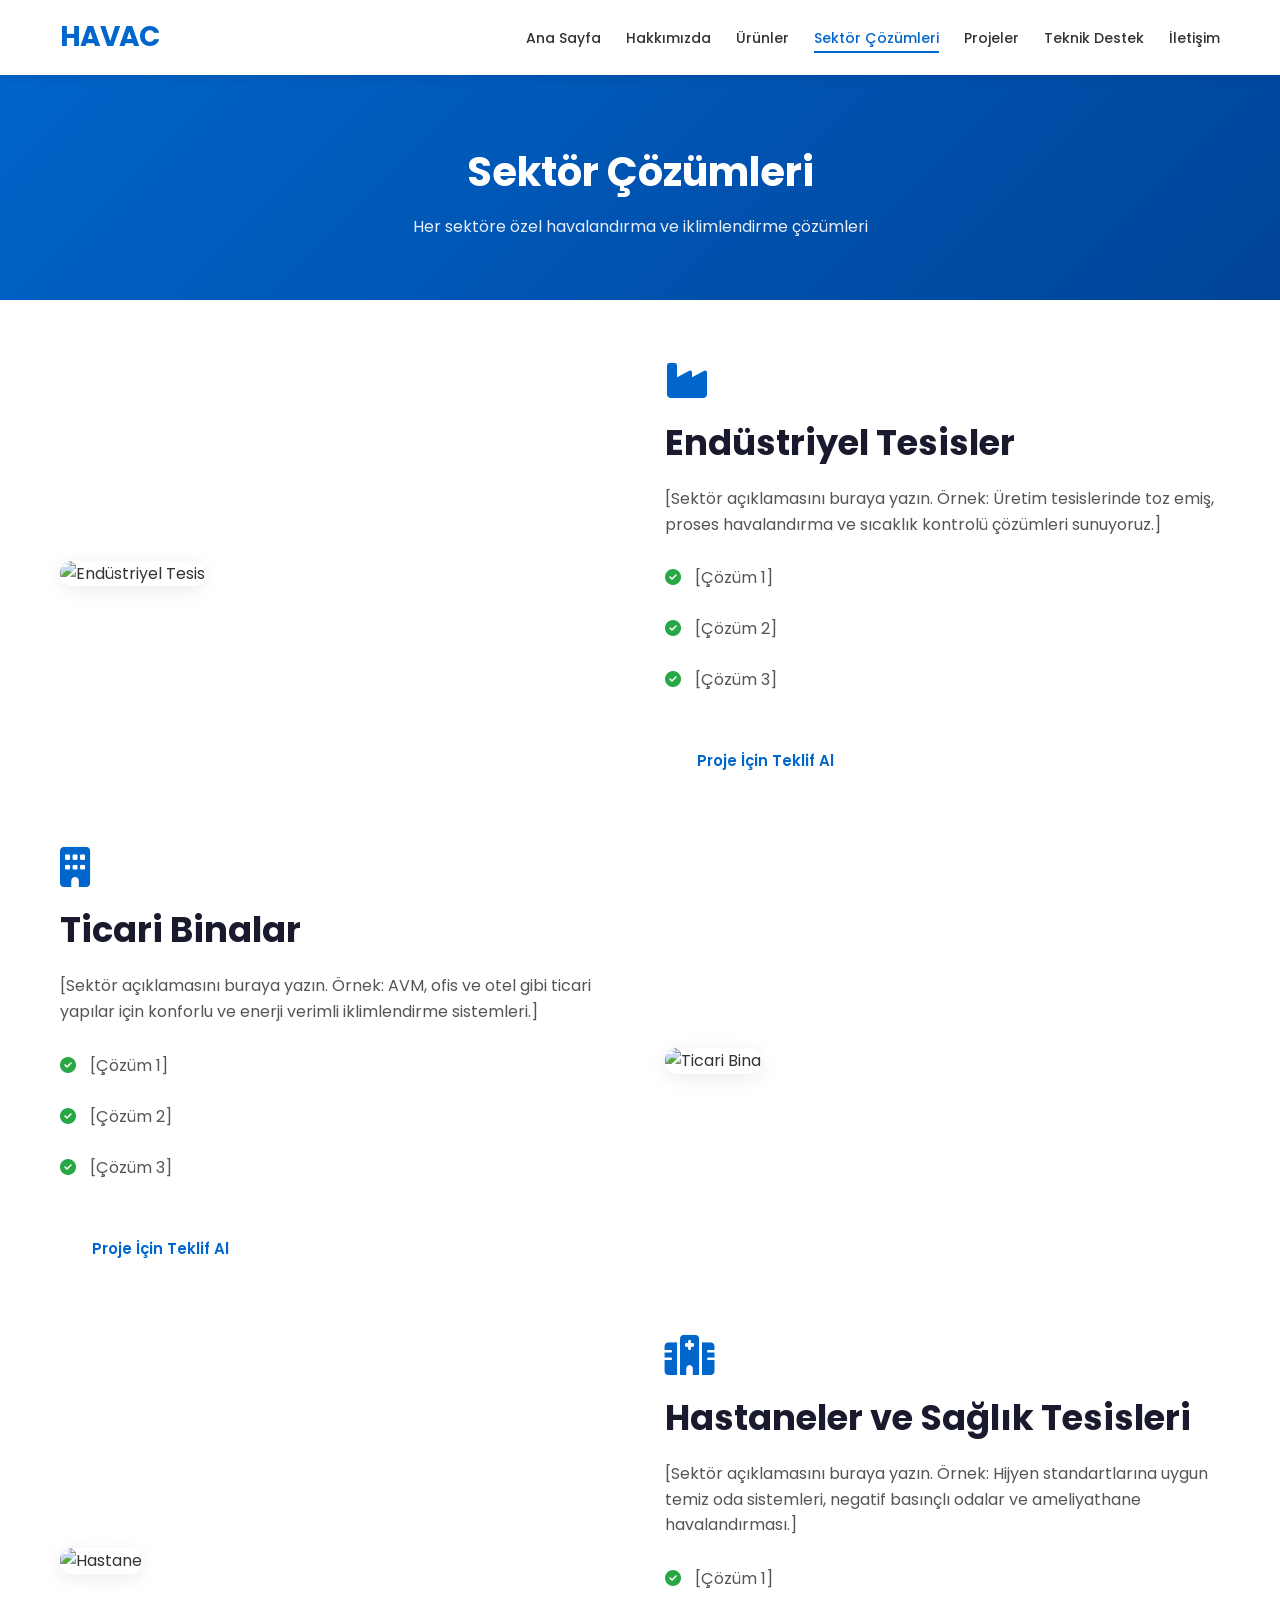
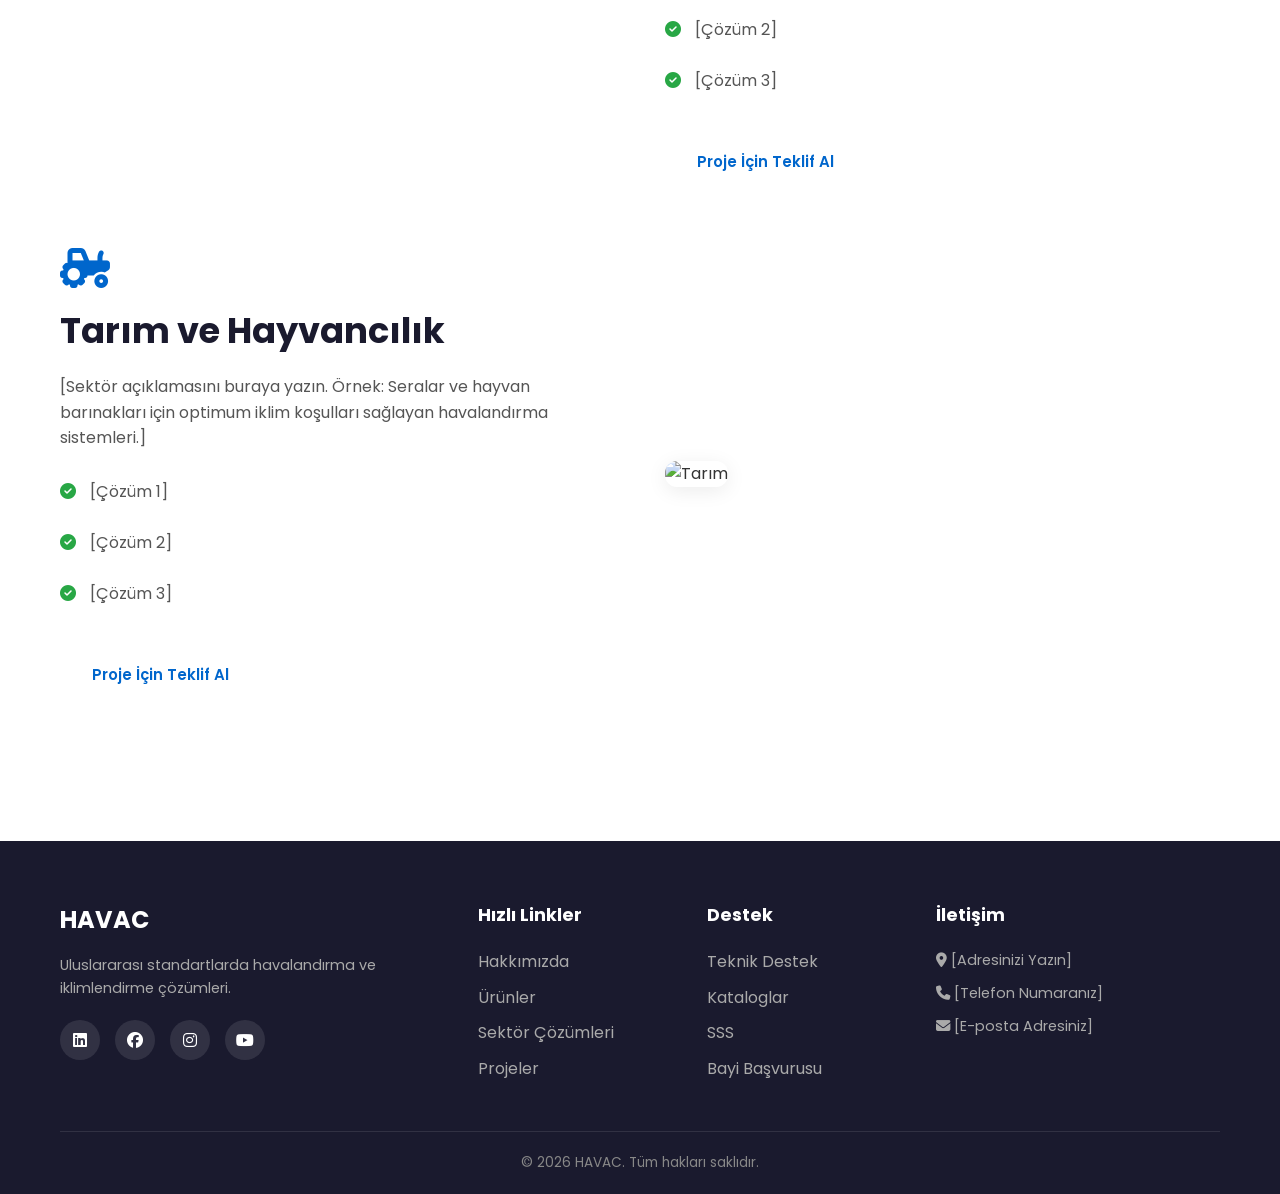
==== cozumler.html @ 3a328451 "Add files via upload" ====
<!DOCTYPE html>
<html lang="tr">
<head>
    <meta charset="UTF-8">
    <meta name="viewport" content="width=device-width, initial-scale=1.0">
    <title>Sektör Çözümleri - HAVAC</title>
    <meta name="description" content="HAVAC endüstriyel, ticari, hastane ve tarım sektörüne özel havalandırma çözümleri.">
    <link href="https://fonts.googleapis.com/css2?family=Poppins:wght@300;400;500;600;700&display=swap" rel="stylesheet">
    <link rel="stylesheet" href="style.css">
    <link rel="stylesheet" href="https://cdnjs.cloudflare.com/ajax/libs/font-awesome/6.4.0/css/all.min.css">
</head>
<body>
    <nav class="navbar">
        <div class="container">
            <a href="index.html" class="logo">HAVAC</a>
            <ul class="nav-links">
                <li><a href="index.html">Ana Sayfa</a></li>
                <li><a href="hakkimizda.html">Hakkımızda</a></li>
                <li><a href="urunler.html">Ürünler</a></li>
                <li><a href="cozumler.html" class="active">Sektör Çözümleri</a></li>
                <li><a href="projeler.html">Projeler</a></li>
                <li><a href="destek.html">Teknik Destek</a></li>
                <li><a href="iletisim.html">İletişim</a></li>
            </ul>
            <div class="hamburger"><span></span><span></span><span></span></div>
        </div>
    </nav>

    <section class="page-header">
        <div class="container">
            <h1>Sektör Çözümleri</h1>
            <p>Her sektöre özel havalandırma ve iklimlendirme çözümleri</p>
        </div>
    </section>

    <section class="solutions-detail">
        <div class="container">
            <div class="solution-detail-item">
                <div class="solution-img"><img src="https://images.unsplash.com/photo-1581091226825-a6a2a5aee158?w=600&h=400&fit=crop" alt="Endüstriyel Tesis"></div>
                <div class="solution-text">
                    <i class="fas fa-industry"></i>
                    <h2>Endüstriyel Tesisler</h2>
                    <p>[Sektör açıklamasını buraya yazın. Örnek: Üretim tesislerinde toz emiş, proses havalandırma ve sıcaklık kontrolü çözümleri sunuyoruz.]</p>
                    <ul>
                        <li><i class="fas fa-check-circle"></i> [Çözüm 1]</li>
                        <li><i class="fas fa-check-circle"></i> [Çözüm 2]</li>
                        <li><i class="fas fa-check-circle"></i> [Çözüm 3]</li>
                    </ul>
                    <a href="iletisim.html" class="btn btn-primary">Proje İçin Teklif Al</a>
                </div>
            </div>

            <div class="solution-detail-item reverse">
                <div class="solution-img"><img src="https://images.unsplash.com/photo-1497366216548-37526070297c?w=600&h=400&fit=crop" alt="Ticari Bina"></div>
                <div class="solution-text">
                    <i class="fas fa-building"></i>
                    <h2>Ticari Binalar</h2>
                    <p>[Sektör açıklamasını buraya yazın. Örnek: AVM, ofis ve otel gibi ticari yapılar için konforlu ve enerji verimli iklimlendirme sistemleri.]</p>
                    <ul>
                        <li><i class="fas fa-check-circle"></i> [Çözüm 1]</li>
                        <li><i class="fas fa-check-circle"></i> [Çözüm 2]</li>
                        <li><i class="fas fa-check-circle"></i> [Çözüm 3]</li>
                    </ul>
                    <a href="iletisim.html" class="btn btn-primary">Proje İçin Teklif Al</a>
                </div>
            </div>

            <div class="solution-detail-item">
                <div class="solution-img"><img src="https://images.unsplash.com/photo-1586773860418-d37222d8fce3?w=600&h=400&fit=crop" alt="Hastane"></div>
                <div class="solution-text">
                    <i class="fas fa-hospital"></i>
                    <h2>Hastaneler ve Sağlık Tesisleri</h2>
                    <p>[Sektör açıklamasını buraya yazın. Örnek: Hijyen standartlarına uygun temiz oda sistemleri, negatif basınçlı odalar ve ameliyathane havalandırması.]</p>
                    <ul>
                        <li><i class="fas fa-check-circle"></i> [Çözüm 1]</li>
                        <li><i class="fas fa-check-circle"></i> [Çözüm 2]</li>
                        <li><i class="fas fa-check-circle"></i> [Çözüm 3]</li>
                    </ul>
                    <a href="iletisim.html" class="btn btn-primary">Proje İçin Teklif Al</a>
                </div>
            </div>

            <div class="solution-detail-item reverse">
                <div class="solution-img"><img src="https://images.unsplash.com/photo-1500382017468-9049fed747ef?w=600&h=400&fit=crop" alt="Tarım"></div>
                <div class="solution-text">
                    <i class="fas fa-tractor"></i>
                    <h2>Tarım ve Hayvancılık</h2>
                    <p>[Sektör açıklamasını buraya yazın. Örnek: Seralar ve hayvan barınakları için optimum iklim koşulları sağlayan havalandırma sistemleri.]</p>
                    <ul>
                        <li><i class="fas fa-check-circle"></i> [Çözüm 1]</li>
                        <li><i class="fas fa-check-circle"></i> [Çözüm 2]</li>
                        <li><i class="fas fa-check-circle"></i> [Çözüm 3]</li>
                    </ul>
                    <a href="iletisim.html" class="btn btn-primary">Proje İçin Teklif Al</a>
                </div>
            </div>
        </div>
    </section>

    <footer>
        <div class="container">
            <div class="footer-grid">
                <div class="footer-col">
                    <h3>HAVAC</h3>
                    <p>Uluslararası standartlarda havalandırma ve iklimlendirme çözümleri.</p>
                    <div class="social-links">
                        <a href="#"><i class="fab fa-linkedin"></i></a>
                        <a href="#"><i class="fab fa-facebook"></i></a>
                        <a href="#"><i class="fab fa-instagram"></i></a>
                        <a href="#"><i class="fab fa-youtube"></i></a>
                    </div>
                </div>
                <div class="footer-col">
                    <h4>Hızlı Linkler</h4>
                    <ul>
                        <li><a href="hakkimizda.html">Hakkımızda</a></li>
                        <li><a href="urunler.html">Ürünler</a></li>
                        <li><a href="cozumler.html">Sektör Çözümleri</a></li>
                        <li><a href="projeler.html">Projeler</a></li>
                    </ul>
                </div>
                <div class="footer-col">
                    <h4>Destek</h4>
                    <ul>
                        <li><a href="destek.html">Teknik Destek</a></li>
                        <li><a href="destek.html">Kataloglar</a></li>
                        <li><a href="destek.html">SSS</a></li>
                        <li><a href="iletisim.html">Bayi Başvurusu</a></li>
                    </ul>
                </div>
                <div class="footer-col">
                    <h4>İletişim</h4>
                    <p><i class="fas fa-map-marker-alt"></i> [Adresinizi Yazın]</p>
                    <p><i class="fas fa-phone"></i> [Telefon Numaranız]</p>
                    <p><i class="fas fa-envelope"></i> [E-posta Adresiniz]</p>
                </div>
            </div>
            <div class="footer-bottom"><p>&copy; 2026 HAVAC. Tüm hakları saklıdır.</p></div>
        </div>
    </footer>
    <script src="script.js"></script>
</body>
</html>
---- style.css ----
* {
    margin: 0;
    padding: 0;
    box-sizing: border-box;
}

:root {
    --primary: #0066cc;
    --primary-dark: #004499;
    --primary-light: #e6f0fa;
    --secondary: #00a8e8;
    --dark: #1a1a2e;
    --gray: #666;
    --light-gray: #f8f9fa;
    --white: #fff;
    --shadow: 0 4px 20px rgba(0,0,0,0.08);
    --shadow-hover: 0 8px 30px rgba(0,0,0,0.15);
    --radius: 12px;
    --transition: all 0.3s ease;
}

body {
    font-family: 'Poppins', sans-serif;
    line-height: 1.6;
    color: #333;
    overflow-x: hidden;
}

.container {
    max-width: 1200px;
    margin: 0 auto;
    padding: 0 20px;
}

/* Navbar */
.navbar {
    background: var(--white);
    box-shadow: var(--shadow);
    position: fixed;
    width: 100%;
    top: 0;
    z-index: 1000;
    transition: var(--transition);
}

.navbar .container {
    display: flex;
    justify-content: space-between;
    align-items: center;
    padding: 15px 20px;
}

.logo {
    font-size: 28px;
    font-weight: 700;
    color: var(--primary);
    text-decoration: none;
    letter-spacing: -1px;
}

.nav-links {
    display: flex;
    list-style: none;
    gap: 25px;
}

.nav-links a {
    text-decoration: none;
    color: #333;
    font-weight: 500;
    font-size: 14px;
    transition: var(--transition);
    position: relative;
}

.nav-links a:hover,
.nav-links a.active {
    color: var(--primary);
}

.nav-links a::after {
    content: '';
    position: absolute;
    bottom: -5px;
    left: 0;
    width: 0;
    height: 2px;
    background: var(--primary);
    transition: var(--transition);
}

.nav-links a:hover::after,
.nav-links a.active::after {
    width: 100%;
}

.hamburger {
    display: none;
    flex-direction: column;
    cursor: pointer;
    gap: 5px;
}

.hamburger span {
    width: 25px;
    height: 3px;
    background: #333;
    transition: var(--transition);
}

/* Hero */
.hero {
    background: linear-gradient(135deg, var(--primary) 0%, var(--primary-dark) 100%);
    color: var(--white);
    padding: 160px 20px 100px;
    text-align: center;
    position: relative;
    overflow: hidden;
}

.hero::before {
    content: '';
    position: absolute;
    top: 0;
    left: 0;
    right: 0;
    bottom: 0;
    background: url('data:image/svg+xml,<svg xmlns="http://www.w3.org/2000/svg" viewBox="0 0 100 100"><circle cx="50" cy="50" r="40" fill="none" stroke="rgba(255,255,255,0.05)" stroke-width="0.5"/></svg>');
    background-size: 80px;
    opacity: 0.5;
}

.hero-content {
    position: relative;
    z-index: 1;
    max-width: 800px;
    margin: 0 auto;
}

.hero h1 {
    font-size: 3.2rem;
    margin-bottom: 20px;
    font-weight: 700;
    line-height: 1.2;
}

.hero p {
    font-size: 1.2rem;
    margin-bottom: 35px;
    opacity: 0.9;
}

.hero-buttons {
    display: flex;
    gap: 15px;
    justify-content: center;
    flex-wrap: wrap;
}

.hero-stats {
    display: flex;
    justify-content: center;
    gap: 60px;
    margin-top: 60px;
    position: relative;
    z-index: 1;
}

.stat {
    text-align: center;
}

.stat-number {
    display: block;
    font-size: 2.5rem;
    font-weight: 700;
}

.stat-label {
    font-size: 0.9rem;
    opacity: 0.8;
}

/* Buttons */
.btn {
    display: inline-flex;
    align-items: center;
    gap: 8px;
    padding: 14px 32px;
    border-radius: 50px;
    font-weight: 600;
    text-decoration: none;
    transition: var(--transition);
    cursor: pointer;
    border: none;
    font-size: 15px;
    font-family: inherit;
}

.btn-primary {
    background: var(--white);
    color: var(--primary);
}

.btn-primary:hover {
    transform: translateY(-3px);
    box-shadow: 0 10px 30px rgba(0,0,0,0.2);
}

.btn-outline {
    background: transparent;
    color: var(--white);
    border: 2px solid var(--white);
}

.btn-outline:hover {
    background: var(--white);
    color: var(--primary);
}

.btn-link {
    color: var(--primary);
    text-decoration: none;
    font-weight: 600;
    display: inline-flex;
    align-items: center;
    gap: 5px;
    transition: var(--transition);
}

.btn-link:hover {
    gap: 10px;
}

.btn-block {
    width: 100%;
    justify-content: center;
}

.btn-sm {
    padding: 8px 20px;
    font-size: 13px;
}

.btn-large {
    padding: 18px 45px;
    font-size: 17px;
}

/* Sections */
section {
    padding: 80px 20px;
}

h2 {
    text-align: center;
    font-size: 2.2rem;
    margin-bottom: 15px;
    color: var(--dark);
}

.section-subtitle {
    text-align: center;
    color: var(--gray);
    margin-bottom: 50px;
    font-size: 1.05rem;
}

.text-center {
    text-align: center;
}

/* About Preview */
.about-preview {
    background: var(--light-gray);
}

.about-grid {
    display: grid;
    grid-template-columns: 1fr 1fr;
    gap: 60px;
    align-items: center;
}

.about-image img {
    width: 100%;
    border-radius: var(--radius);
    box-shadow: var(--shadow);
}

.about-text h2 {
    text-align: left;
    margin-bottom: 20px;
}

.about-text p {
    margin-bottom: 15px;
    color: #555;
}

/* Products */
.product-grid {
    display: grid;
    grid-template-columns: repeat(auto-fit, minmax(260px, 1fr));
    gap: 30px;
}

.product-card {
    background: var(--white);
    border-radius: var(--radius);
    overflow: hidden;
    box-shadow: var(--shadow);
    transition: var(--transition);
    text-align: center;
    padding-bottom: 30px;
}

.product-card:hover {
    transform: translateY(-10px);
    box-shadow: var(--shadow-hover);
}

.product-image {
    height: 200px;
    overflow: hidden;
}

.product-image img {
    width: 100%;
    height: 100%;
    object-fit: cover;
    transition: var(--transition);
}

.product-card:hover .product-image img {
    transform: scale(1.05);
}

.product-icon {
    width: 60px;
    height: 60px;
    background: var(--primary-light);
    border-radius: 50%;
    display: flex;
    align-items: center;
    justify-content: center;
    margin: -30px auto 15px;
    position: relative;
    z-index: 2;
    font-size: 1.5rem;
    color: var(--primary);
}

.product-card h3 {
    margin-bottom: 10px;
    padding: 0 20px;
}

.product-card p {
    padding: 0 20px;
    color: var(--gray);
    margin-bottom: 15px;
    font-size: 0.95rem;
}

/* Solutions */
.solutions-preview {
    background: var(--white);
}

.solution-grid {
    display: grid;
    grid-template-columns: repeat(auto-fit, minmax(250px, 1fr));
    gap: 25px;
    margin-bottom: 40px;
}

.solution-card {
    background: var(--light-gray);
    padding: 40px 30px;
    border-radius: var(--radius);
    text-align: center;
    transition: var(--transition);
}

.solution-card:hover {
    background: var(--primary);
    color: var(--white);
    transform: translateY(-5px);
}

.solution-card i {
    font-size: 2.5rem;
    color: var(--primary);
    margin-bottom: 15px;
    transition: var(--transition);
}

.solution-card:hover i {
    color: var(--white);
}

.solution-card h3 {
    margin-bottom: 10px;
}

.solution-card p {
    font-size: 0.9rem;
    color: var(--gray);
}

.solution-card:hover p {
    color: rgba(255,255,255,0.8);
}

/* Clients */
.clients {
    background: var(--light-gray);
}

.client-logos {
    display: flex;
    justify-content: center;
    align-items: center;
    gap: 40px;
    flex-wrap: wrap;
}

.client-logo {
    width: 120px;
    height: 60px;
    background: var(--white);
    border-radius: 8px;
    display: flex;
    align-items: center;
    justify-content: center;
    color: var(--gray);
    font-size: 0.8rem;
    box-shadow: var(--shadow);
}

/* CTA */
.cta {
    background: linear-gradient(135deg, var(--primary-dark) 0%, var(--primary) 100%);
    color: var(--white);
    text-align: center;
}

.cta h2 {
    color: var(--white);
    margin-bottom: 15px;
}

.cta p {
    margin-bottom: 30px;
    opacity: 0.9;
}

/* Footer */
footer {
    background: var(--dark);
    color: var(--white);
    padding: 60px 20px 20px;
}

.footer-grid {
    display: grid;
    grid-template-columns: 2fr 1fr 1fr 1.5fr;
    gap: 40px;
    margin-bottom: 40px;
}

.footer-col h3 {
    font-size: 1.5rem;
    margin-bottom: 15px;
}

.footer-col h4 {
    margin-bottom: 20px;
    font-size: 1.1rem;
}

.footer-col p {
    color: #aaa;
    font-size: 0.9rem;
    margin-bottom: 10px;
}

.footer-col ul {
    list-style: none;
}

.footer-col ul li {
    margin-bottom: 10px;
}

.footer-col ul li a {
    color: #aaa;
    text-decoration: none;
    transition: var(--transition);
}

.footer-col ul li a:hover {
    color: var(--white);
}

.social-links {
    display: flex;
    gap: 15px;
    margin-top: 20px;
}

.social-links a {
    width: 40px;
    height: 40px;
    background: rgba(255,255,255,0.1);
    border-radius: 50%;
    display: flex;
    align-items: center;
    justify-content: center;
    color: var(--white);
    text-decoration: none;
    transition: var(--transition);
}

.social-links a:hover {
    background: var(--primary);
    transform: translateY(-3px);
}

.footer-bottom {
    border-top: 1px solid rgba(255,255,255,0.1);
    padding-top: 20px;
    text-align: center;
    color: #888;
    font-size: 0.85rem;
}

/* Page Header */
.page-header {
    background: linear-gradient(135deg, var(--primary) 0%, var(--primary-dark) 100%);
    color: var(--white);
    padding: 140px 20px 60px;
    text-align: center;
}

.page-header h1 {
    font-size: 2.5rem;
    margin-bottom: 10px;
}

.page-header p {
    opacity: 0.9;
}

/* About Detail */
.about-detail {
    padding: 80px 20px;
}

/* Timeline */
.timeline {
    background: var(--light-gray);
    padding: 80px 20px;
}

.timeline-items {
    max-width: 800px;
    margin: 0 auto;
    position: relative;
}

.timeline-items::before {
    content: '';
    position: absolute;
    left: 50%;
    transform: translateX(-50%);
    width: 2px;
    height: 100%;
    background: var(--primary);
}

.timeline-item {
    display: flex;
    margin-bottom: 40px;
    position: relative;
}

.timeline-item:nth-child(odd) {
    flex-direction: row-reverse;
}

.timeline-year {
    width: 100px;
    font-size: 1.3rem;
    font-weight: 700;
    color: var(--primary);
    text-align: center;
}

.timeline-content {
    flex: 1;
    background: var(--white);
    padding: 25px;
    border-radius: var(--radius);
    box-shadow: var(--shadow);
    margin: 0 20px;
}

.timeline-content h3 {
    margin-bottom: 8px;
}

/* Mission Vision */
.mission-vision {
    padding: 80px 20px;
}

.mv-grid {
    display: grid;
    grid-template-columns: repeat(auto-fit, minmax(300px, 1fr));
    gap: 30px;
}

.mv-card {
    background: var(--white);
    padding: 40px;
    border-radius: var(--radius);
    text-align: center;
    box-shadow: var(--shadow);
    transition: var(--transition);
}

.mv-card:hover {
    transform: translateY(-5px);
    box-shadow: var(--shadow-hover);
}

.mv-card i {
    font-size: 2.5rem;
    color: var(--primary);
    margin-bottom: 20px;
}

.mv-card h3 {
    margin-bottom: 15px;
}

.mv-card p {
    color: var(--gray);
}

/* Certificates */
.certificates {
    background: var(--light-gray);
    padding: 80px 20px;
}

.cert-grid {
    display: grid;
    grid-template-columns: repeat(auto-fit, minmax(200px, 1fr));
    gap: 25px;
}

.cert-item {
    background: var(--white);
    padding: 35px 25px;
    border-radius: var(--radius);
    text-align: center;
    box-shadow: var(--shadow);
    transition: var(--transition);
}

.cert-item:hover {
    transform: translateY(-5px);
}

.cert-item i {
    font-size: 2.5rem;
    color: var(--primary);
    margin-bottom: 15px;
}

.cert-item h4 {
    margin-bottom: 5px;
}

.cert-item p {
    color: var(--gray);
    font-size: 0.9rem;
}

/* Products Page */
.products-page {
    padding: 60px 20px 80px;
}

.filter-buttons {
    display: flex;
    justify-content: center;
    gap: 10px;
    margin-bottom: 40px;
    flex-wrap: wrap;
}

.filter-btn {
    padding: 10px 25px;
    border: 2px solid var(--primary);
    background: transparent;
    color: var(--primary);
    border-radius: 50px;
    cursor: pointer;
    font-family: inherit;
    font-weight: 500;
    transition: var(--transition);
}

.filter-btn:hover,
.filter-btn.active {
    background: var(--primary);
    color: var(--white);
}

.product-list {
    display: flex;
    flex-direction: column;
    gap: 30px;
}

.product-item {
    display: grid;
    grid-template-columns: 300px 1fr;
    gap: 30px;
    background: var(--white);
    border-radius: var(--radius);
    overflow: hidden;
    box-shadow: var(--shadow);
    transition: var(--transition);
}

.product-item:hover {
    box-shadow: var(--shadow-hover);
}

.product-img {
    height: 100%;
    min-height: 250px;
}

.product-img img {
    width: 100%;
    height: 100%;
    object-fit: cover;
}

.product-info {
    padding: 30px;
}

.product-info h3 {
    font-size: 1.4rem;
    margin-bottom: 10px;
}

.product-desc {
    color: var(--gray);
    margin-bottom: 15px;
}

.product-specs {
    list-style: none;
    margin-bottom: 20px;
}

.product-specs li {
    padding: 5px 0;
    color: #555;
}

.product-specs li i {
    color: var(--primary);
    margin-right: 8px;
}

.product-actions {
    display: flex;
    gap: 10px;
    flex-wrap: wrap;
}

.product-actions .btn-outline {
    border-color: var(--primary);
    color: var(--primary);
}

.product-actions .btn-outline:hover {
    background: var(--primary);
    color: var(--white);
}

/* Solutions Detail */
.solutions-detail {
    padding: 60px 20px 80px;
}

.solution-detail-item {
    display: grid;
    grid-template-columns: 1fr 1fr;
    gap: 50px;
    align-items: center;
    margin-bottom: 60px;
}

.solution-detail-item.reverse {
    direction: rtl;
}

.solution-detail-item.reverse > * {
    direction: ltr;
}

.solution-img img {
    width: 100%;
    border-radius: var(--radius);
    box-shadow: var(--shadow);
}

.solution-text i {
    font-size: 2.5rem;
    color: var(--primary);
    margin-bottom: 15px;
}

.solution-text h2 {
    text-align: left;
    margin-bottom: 15px;
}

.solution-text p {
    color: #555;
    margin-bottom: 20px;
}

.solution-text ul {
    list-style: none;
    margin-bottom: 25px;
}

.solution-text ul li {
    padding: 8px 0;
    color: #555;
}

.solution-text ul li i {
    font-size: 1rem;
    color: #28a745;
    margin-right: 10px;
}

/* Projects */
.projects {
    padding: 60px 20px 80px;
}

.project-grid {
    display: grid;
    grid-template-columns: repeat(auto-fit, minmax(350px, 1fr));
    gap: 30px;
}

.project-card {
    background: var(--white);
    border-radius: var(--radius);
    overflow: hidden;
    box-shadow: var(--shadow);
    transition: var(--transition);
}

.project-card:hover {
    transform: translateY(-5px);
    box-shadow: var(--shadow-hover);
}

.project-img {
    position: relative;
    height: 250px;
    overflow: hidden;
}

.project-img img {
    width: 100%;
    height: 100%;
    object-fit: cover;
    transition: var(--transition);
}

.project-card:hover .project-img img {
    transform: scale(1.05);
}

.project-overlay {
    position: absolute;
    top: 20px;
    left: 20px;
}

.project-category {
    background: var(--primary);
    color: var(--white);
    padding: 5px 15px;
    border-radius: 50px;
    font-size: 0.8rem;
    font-weight: 500;
}

.project-info {
    padding: 25px;
}

.project-info h3 {
    margin-bottom: 8px;
}

.project-location {
    color: var(--primary);
    font-size: 0.9rem;
    margin-bottom: 10px;
}

.project-desc {
    color: var(--gray);
    font-size: 0.95rem;
    margin-bottom: 15px;
}

.project-products {
    display: flex;
    gap: 8px;
    flex-wrap: wrap;
}

.tag {
    background: var(--primary-light);
    color: var(--primary);
    padding: 4px 12px;
    border-radius: 50px;
    font-size: 0.8rem;
    font-weight: 500;
}

/* Downloads */
.downloads {
    padding: 60px 20px;
}

.download-grid {
    display: grid;
    grid-template-columns: repeat(auto-fit, minmax(250px, 1fr));
    gap: 25px;
}

.download-card {
    background: var(--white);
    padding: 35px;
    border-radius: var(--radius);
    text-align: center;
    box-shadow: var(--shadow);
    transition: var(--transition);
}

.download-card:hover {
    transform: translateY(-5px);
    box-shadow: var(--shadow-hover);
}

.download-card i {
    font-size: 3rem;
    color: #dc3545;
    margin-bottom: 15px;
}

.download-card h3 {
    margin-bottom: 8px;
    font-size: 1.1rem;
}

.download-card p {
    color: var(--gray);
    font-size: 0.9rem;
    margin-bottom: 20px;
}

/* Guides */
.guides {
    background: var(--light-gray);
    padding: 60px 20px;
}

.guide-list {
    max-width: 800px;
    margin: 0 auto;
}

.guide-item {
    display: flex;
    align-items: center;
    gap: 20px;
    background: var(--white);
    padding: 20px 25px;
    border-radius: var(--radius);
    margin-bottom: 15px;
    box-shadow: var(--shadow);
    transition: var(--transition);
}

.guide-item:hover {
    transform: translateX(5px);
}

.guide-item i {
    font-size: 1.5rem;
    color: var(--primary);
}

.guide-info {
    flex: 1;
}

.guide-info h4 {
    margin-bottom: 3px;
}

.guide-info p {
    color: var(--gray);
    font-size: 0.9rem;
}

/* FAQ */
.faq {
    padding: 60px 20px 80px;
}

.faq-list {
    max-width: 800px;
    margin: 0 auto;
}

.faq-item {
    background: var(--white);
    border-radius: var(--radius);
    margin-bottom: 15px;
    box-shadow: var(--shadow);
    overflow: hidden;
}

.faq-question {
    display: flex;
    justify-content: space-between;
    align-items: center;
    padding: 20px 25px;
    cursor: pointer;
    transition: var(--transition);
}

.faq-question:hover {
    background: var(--primary-light);
}

.faq-question h4 {
    font-size: 1rem;
    font-weight: 500;
}

.faq-question i {
    color: var(--primary);
    transition: var(--transition);
}

.faq-item.active .faq-question i {
    transform: rotate(180deg);
}

.faq-answer {
    padding: 0 25px;
    max-height: 0;
    overflow: hidden;
    transition: var(--transition);
}

.faq-item.active .faq-answer {
    padding: 0 25px 20px;
    max-height: 200px;
}

.faq-answer p {
    color: #555;
}

/* Contact */
.contact-section {
    padding: 60px 20px;
}

.contact-grid {
    display: grid;
    grid-template-columns: 1fr 1.2fr;
    gap: 50px;
}

.contact-info-box h2,
.contact-form-box h2 {
    text-align: left;
    margin-bottom: 30px;
}

.info-item {
    display: flex;
    gap: 15px;
    margin-bottom: 25px;
}

.info-item i {
    width: 45px;
    height: 45px;
    background: var(--primary-light);
    color: var(--primary);
    border-radius: 50%;
    display: flex;
    align-items: center;
    justify-content: center;
    font-size: 1.1rem;
    flex-shrink: 0;
}

.info-item h4 {
    margin-bottom: 5px;
    font-size: 1rem;
}

.info-item p {
    color: var(--gray);
    font-size: 0.95rem;
}

.social-links-large {
    display: flex;
    gap: 12px;
    margin-top: 30px;
}

.social-links-large a {
    width: 45px;
    height: 45px;
    background: var(--primary);
    color: var(--white);
    border-radius: 50%;
    display: flex;
    align-items: center;
    justify-content: center;
    text-decoration: none;
    transition: var(--transition);
}

.social-links-large a:hover {
    transform: translateY(-3px);
    box-shadow: var(--shadow);
}

.contact-form-box {
    background: var(--light-gray);
    padding: 40px;
    border-radius: var(--radius);
}

.form-row {
    display: grid;
    grid-template-columns: 1fr 1fr;
    gap: 20px;
}

.form-group {
    margin-bottom: 20px;
}

.form-group label {
    display: block;
    margin-bottom: 8px;
    font-weight: 500;
    font-size: 0.9rem;
}

.form-group input,
.form-group select,
.form-group textarea {
    width: 100%;
    padding: 12px 15px;
    border: 1px solid #ddd;
    border-radius: 8px;
    font-family: inherit;
    font-size: 0.95rem;
    transition: var(--transition);
}

.form-group input:focus,
.form-group select:focus,
.form-group textarea:focus {
    outline: none;
    border-color: var(--primary);
    box-shadow: 0 0 0 3px var(--primary-light);
}

/* Map */
.map-section {
    background: var(--light-gray);
    padding: 60px 20px;
}

.map-placeholder {
    background: var(--white);
    border-radius: var(--radius);
    padding: 60px;
    text-align: center;
    box-shadow: var(--shadow);
}

.map-placeholder i {
    font-size: 3rem;
    color: var(--primary);
    margin-bottom: 15px;
}

.map-placeholder p {
    color: var(--gray);
}

/* Dealer */
.dealer-section {
    padding: 60px 20px 80px;
}

.dealer-section h2 {
    margin-bottom: 10px;
}

.dealer-section > p {
    text-align: center;
    color: var(--gray);
    margin-bottom: 40px;
}

.dealer-form {
    max-width: 700px;
    margin: 0 auto;
    background: var(--light-gray);
    padding: 40px;
    border-radius: var(--radius);
}

/* Responsive */
@media (max-width: 992px) {
    .footer-grid {
        grid-template-columns: 1fr 1fr;
    }

    .about-grid,
    .solution-detail-item,
    .contact-grid {
        grid-template-columns: 1fr;
    }

    .solution-detail-item.reverse {
        direction: ltr;
    }

    .product-item {
        grid-template-columns: 1fr;
    }

    .product-img {
        height: 250px;
    }
}

@media (max-width: 768px) {
    .nav-links {
        display: none;
        position: absolute;
        top: 100%;
        left: 0;
        right: 0;
        background: var(--white);
        flex-direction: column;
        padding: 20px;
        box-shadow: var(--shadow);
        gap: 15px;
    }

    .nav-links.active {
        display: flex;
    }

    .hamburger {
        display: flex;
    }

    .hero h1 {
        font-size: 2rem;
    }

    .hero-stats {
        flex-direction: column;
        gap: 25px;
    }

    .hero-buttons {
        flex-direction: column;
        align-items: center;
    }

    .footer-grid {
        grid-template-columns: 1fr;
    }

    .form-row {
        grid-template-columns: 1fr;
    }

    .timeline-items::before {
        left: 20px;
    }

    .timeline-item,
    .timeline-item:nth-child(odd) {
        flex-direction: column;
        padding-left: 50px;
    }

    .timeline-year {
        text-align: left;
        margin-bottom: 10px;
    }

    .filter-buttons {
        justify-content: flex-start;
        overflow-x: auto;
        flex-wrap: nowrap;
        padding-bottom: 10px;
    }

    .project-grid {
        grid-template-columns: 1fr;
    }
}

@media (max-width: 480px) {
    .hero {
        padding: 130px 15px 60px;
    }

    .hero h1 {
        font-size: 1.7rem;
    }

    section {
        padding: 50px 15px;
    }

    h2 {
        font-size: 1.7rem;
    }

    .btn {
        padding: 12px 25px;
        font-size: 14px;
    }
}
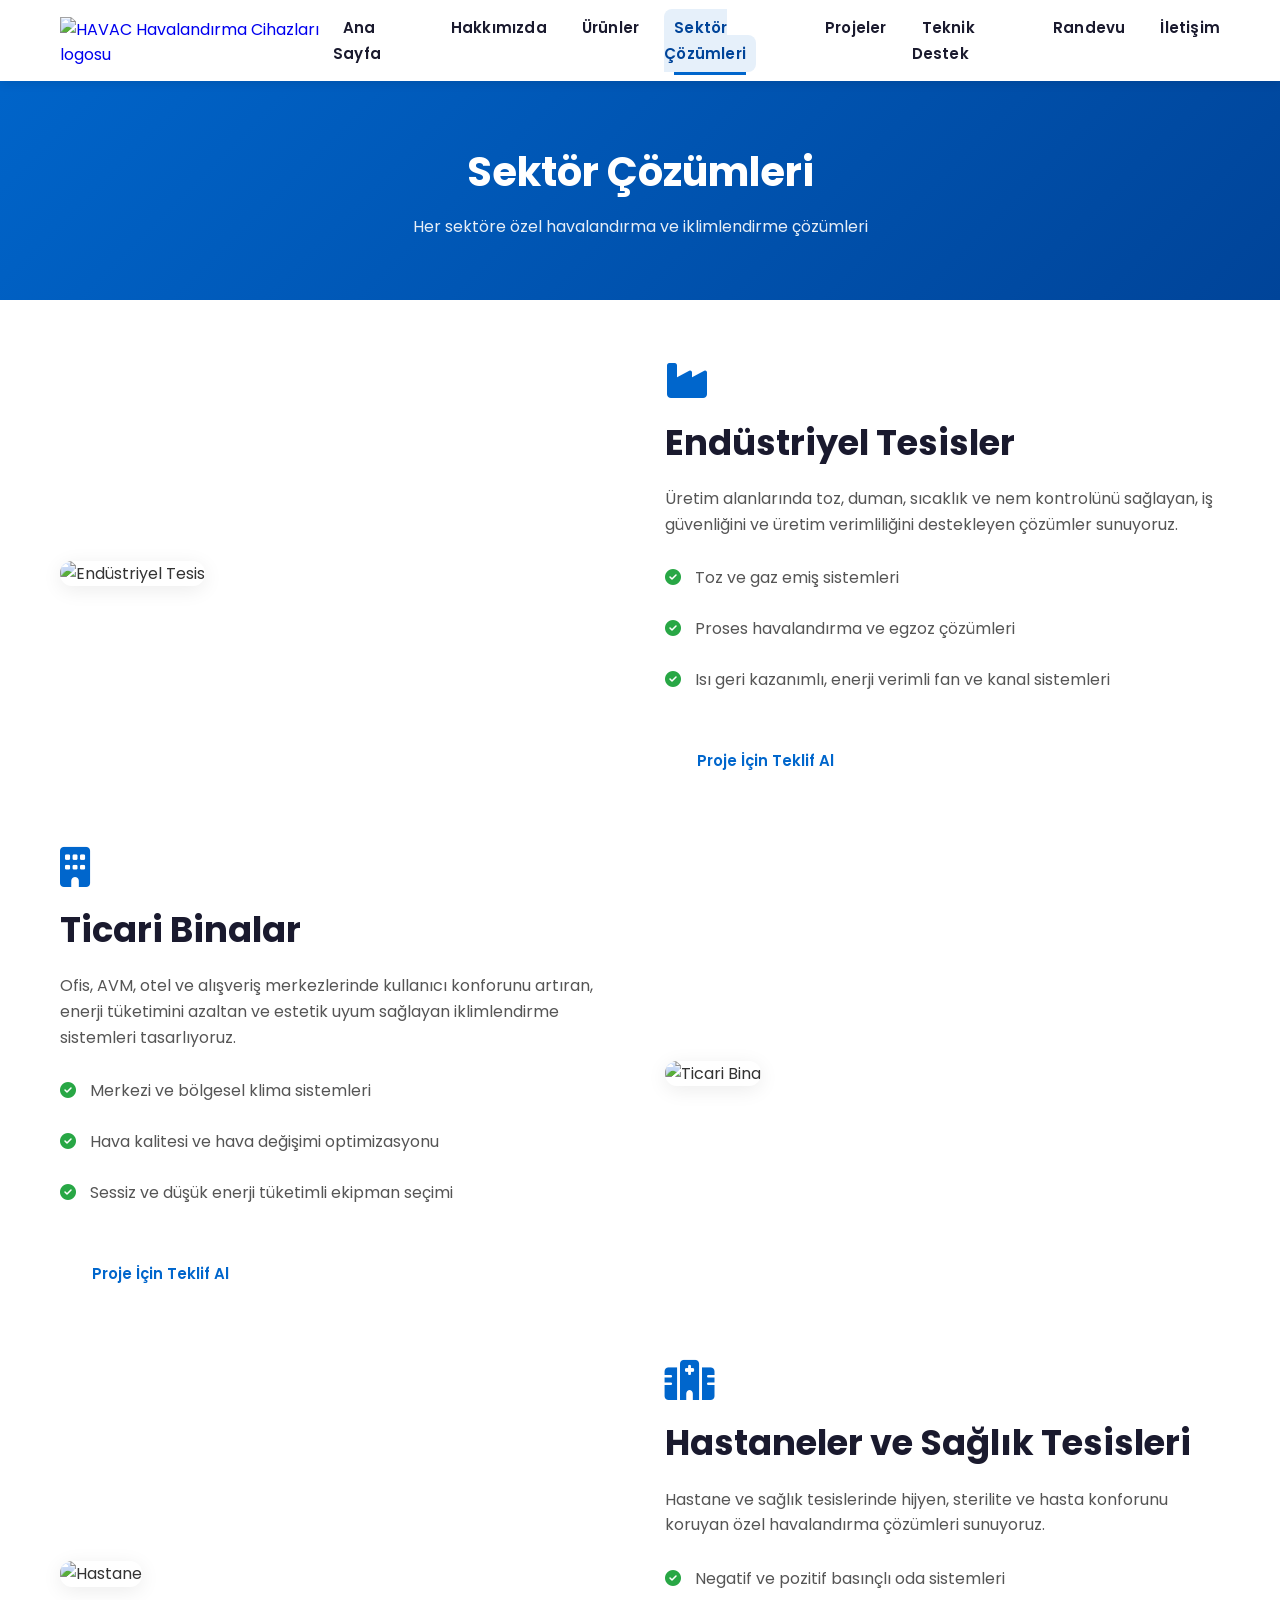
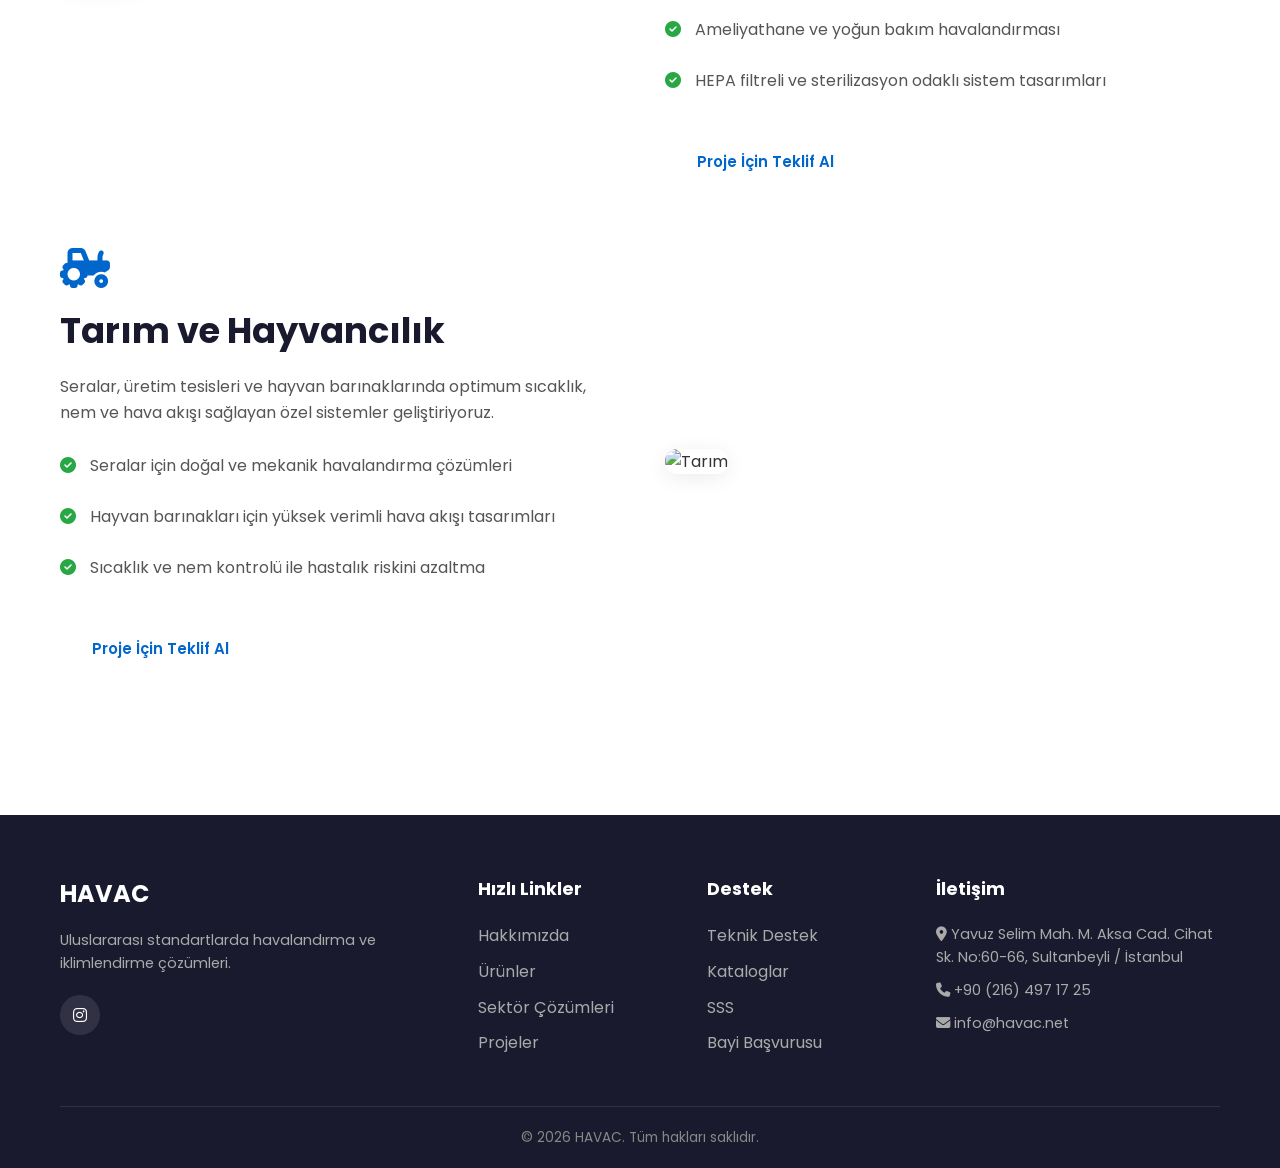
==== commit eca9d819: "sitenin son hali brc" ====
--- a/cozumler.html
+++ b/cozumler.html
@@ -12,7 +12,7 @@
 <body>
     <nav class="navbar">
         <div class="container">
-            <a href="index.html" class="logo">HAVAC</a>
+            <a href="index.html" class="logo" aria-label="HAVAC Ana Sayfa"><img src="assets/img/logo.png" alt="HAVAC Havalandırma Cihazları logosu"></a>
             <ul class="nav-links">
                 <li><a href="index.html">Ana Sayfa</a></li>
                 <li><a href="hakkimizda.html">Hakkımızda</a></li>
@@ -20,6 +20,7 @@
                 <li><a href="cozumler.html" class="active">Sektör Çözümleri</a></li>
                 <li><a href="projeler.html">Projeler</a></li>
                 <li><a href="destek.html">Teknik Destek</a></li>
+                <li><a href="randevu.html">Randevu</a></li>
                 <li><a href="iletisim.html">İletişim</a></li>
             </ul>
             <div class="hamburger"><span></span><span></span><span></span></div>
@@ -40,11 +41,11 @@
                 <div class="solution-text">
                     <i class="fas fa-industry"></i>
                     <h2>Endüstriyel Tesisler</h2>
-                    <p>[Sektör açıklamasını buraya yazın. Örnek: Üretim tesislerinde toz emiş, proses havalandırma ve sıcaklık kontrolü çözümleri sunuyoruz.]</p>
+                    <p>Üretim alanlarında toz, duman, sıcaklık ve nem kontrolünü sağlayan, iş güvenliğini ve üretim verimliliğini destekleyen çözümler sunuyoruz.</p>
                     <ul>
-                        <li><i class="fas fa-check-circle"></i> [Çözüm 1]</li>
-                        <li><i class="fas fa-check-circle"></i> [Çözüm 2]</li>
-                        <li><i class="fas fa-check-circle"></i> [Çözüm 3]</li>
+                        <li><i class="fas fa-check-circle"></i> Toz ve gaz emiş sistemleri</li>
+                        <li><i class="fas fa-check-circle"></i> Proses havalandırma ve egzoz çözümleri</li>
+                        <li><i class="fas fa-check-circle"></i> Isı geri kazanımlı, enerji verimli fan ve kanal sistemleri</li>
                     </ul>
                     <a href="iletisim.html" class="btn btn-primary">Proje İçin Teklif Al</a>
                 </div>
@@ -55,11 +56,11 @@
                 <div class="solution-text">
                     <i class="fas fa-building"></i>
                     <h2>Ticari Binalar</h2>
-                    <p>[Sektör açıklamasını buraya yazın. Örnek: AVM, ofis ve otel gibi ticari yapılar için konforlu ve enerji verimli iklimlendirme sistemleri.]</p>
+                    <p>Ofis, AVM, otel ve alışveriş merkezlerinde kullanıcı konforunu artıran, enerji tüketimini azaltan ve estetik uyum sağlayan iklimlendirme sistemleri tasarlıyoruz.</p>
                     <ul>
-                        <li><i class="fas fa-check-circle"></i> [Çözüm 1]</li>
-                        <li><i class="fas fa-check-circle"></i> [Çözüm 2]</li>
-                        <li><i class="fas fa-check-circle"></i> [Çözüm 3]</li>
+                        <li><i class="fas fa-check-circle"></i> Merkezi ve bölgesel klima sistemleri</li>
+                        <li><i class="fas fa-check-circle"></i> Hava kalitesi ve hava değişimi optimizasyonu</li>
+                        <li><i class="fas fa-check-circle"></i> Sessiz ve düşük enerji tüketimli ekipman seçimi</li>
                     </ul>
                     <a href="iletisim.html" class="btn btn-primary">Proje İçin Teklif Al</a>
                 </div>
@@ -70,11 +71,11 @@
                 <div class="solution-text">
                     <i class="fas fa-hospital"></i>
                     <h2>Hastaneler ve Sağlık Tesisleri</h2>
-                    <p>[Sektör açıklamasını buraya yazın. Örnek: Hijyen standartlarına uygun temiz oda sistemleri, negatif basınçlı odalar ve ameliyathane havalandırması.]</p>
+                    <p>Hastane ve sağlık tesislerinde hijyen, sterilite ve hasta konforunu koruyan özel havalandırma çözümleri sunuyoruz.</p>
                     <ul>
-                        <li><i class="fas fa-check-circle"></i> [Çözüm 1]</li>
-                        <li><i class="fas fa-check-circle"></i> [Çözüm 2]</li>
-                        <li><i class="fas fa-check-circle"></i> [Çözüm 3]</li>
+                        <li><i class="fas fa-check-circle"></i> Negatif ve pozitif basınçlı oda sistemleri</li>
+                        <li><i class="fas fa-check-circle"></i> Ameliyathane ve yoğun bakım havalandırması</li>
+                        <li><i class="fas fa-check-circle"></i> HEPA filtreli ve sterilizasyon odaklı sistem tasarımları</li>
                     </ul>
                     <a href="iletisim.html" class="btn btn-primary">Proje İçin Teklif Al</a>
                 </div>
@@ -85,11 +86,11 @@
                 <div class="solution-text">
                     <i class="fas fa-tractor"></i>
                     <h2>Tarım ve Hayvancılık</h2>
-                    <p>[Sektör açıklamasını buraya yazın. Örnek: Seralar ve hayvan barınakları için optimum iklim koşulları sağlayan havalandırma sistemleri.]</p>
+                    <p>Seralar, üretim tesisleri ve hayvan barınaklarında optimum sıcaklık, nem ve hava akışı sağlayan özel sistemler geliştiriyoruz.</p>
                     <ul>
-                        <li><i class="fas fa-check-circle"></i> [Çözüm 1]</li>
-                        <li><i class="fas fa-check-circle"></i> [Çözüm 2]</li>
-                        <li><i class="fas fa-check-circle"></i> [Çözüm 3]</li>
+                        <li><i class="fas fa-check-circle"></i> Seralar için doğal ve mekanik havalandırma çözümleri</li>
+                        <li><i class="fas fa-check-circle"></i> Hayvan barınakları için yüksek verimli hava akışı tasarımları</li>
+                        <li><i class="fas fa-check-circle"></i> Sıcaklık ve nem kontrolü ile hastalık riskini azaltma</li>
                     </ul>
                     <a href="iletisim.html" class="btn btn-primary">Proje İçin Teklif Al</a>
                 </div>
@@ -104,10 +105,7 @@
                     <h3>HAVAC</h3>
                     <p>Uluslararası standartlarda havalandırma ve iklimlendirme çözümleri.</p>
                     <div class="social-links">
-                        <a href="#"><i class="fab fa-linkedin"></i></a>
-                        <a href="#"><i class="fab fa-facebook"></i></a>
-                        <a href="#"><i class="fab fa-instagram"></i></a>
-                        <a href="#"><i class="fab fa-youtube"></i></a>
+                        <a href="https://www.instagram.com/dere.works/" aria-label="Instagram"><i class="fab fa-instagram"></i></a>
                     </div>
                 </div>
                 <div class="footer-col">
@@ -130,9 +128,9 @@
                 </div>
                 <div class="footer-col">
                     <h4>İletişim</h4>
-                    <p><i class="fas fa-map-marker-alt"></i> [Adresinizi Yazın]</p>
-                    <p><i class="fas fa-phone"></i> [Telefon Numaranız]</p>
-                    <p><i class="fas fa-envelope"></i> [E-posta Adresiniz]</p>
+                    <p><i class="fas fa-map-marker-alt"></i> Yavuz Selim Mah. M. Aksa Cad. Cihat Sk. No:60-66, Sultanbeyli / İstanbul</p>
+                    <p><i class="fas fa-phone"></i> <a href="tel:+902164971725">+90 (216) 497 17 25</a></p>
+                    <p><i class="fas fa-envelope"></i> <a href="mailto:info@havac.net">info@havac.net</a></p>
                 </div>
             </div>
             <div class="footer-bottom"><p>&copy; 2026 HAVAC. Tüm hakları saklıdır.</p></div>
--- a/style.css
+++ b/style.css
@@ -26,6 +26,11 @@
     overflow-x: hidden;
 }
 
+:focus-visible {
+    outline: 3px solid var(--secondary);
+    outline-offset: 3px;
+}
+
 .container {
     max-width: 1200px;
     margin: 0 auto;
@@ -51,11 +56,15 @@
 }
 
 .logo {
-    font-size: 28px;
-    font-weight: 700;
-    color: var(--primary);
+    display: inline-flex;
+    align-items: center;
     text-decoration: none;
-    letter-spacing: -1px;
+}
+
+.logo img {
+    display: block;
+    height: 48px;
+    width: auto;
 }
 
 .nav-links {
@@ -66,32 +75,36 @@
 
 .nav-links a {
     text-decoration: none;
-    color: #333;
-    font-weight: 500;
-    font-size: 14px;
+    color: var(--dark);
+    font-weight: 600;
+    font-size: 15px;
+    letter-spacing: 0.2px;
+    padding: 8px 10px;
+    border-radius: 8px;
     transition: var(--transition);
     position: relative;
 }
 
 .nav-links a:hover,
 .nav-links a.active {
-    color: var(--primary);
+    color: var(--primary-dark);
+    background: var(--primary-light);
 }
 
 .nav-links a::after {
     content: '';
     position: absolute;
-    bottom: -5px;
-    left: 0;
+    bottom: -3px;
+    left: 10px;
     width: 0;
-    height: 2px;
+    height: 3px;
     background: var(--primary);
     transition: var(--transition);
 }
 
 .nav-links a:hover::after,
 .nav-links a.active::after {
-    width: 100%;
+    width: calc(100% - 20px);
 }
 
 .hamburger {
@@ -504,6 +517,15 @@
     color: var(--white);
 }
 
+.footer-col p a {
+    color: #aaa;
+    text-decoration: none;
+}
+
+.footer-col p a:hover {
+    color: var(--white);
+}
+
 .social-links {
     display: flex;
     gap: 15px;
@@ -1218,19 +1240,17 @@
 .map-placeholder {
     background: var(--white);
     border-radius: var(--radius);
-    padding: 60px;
+    padding: 12px;
     text-align: center;
     box-shadow: var(--shadow);
 }
 
-.map-placeholder i {
-    font-size: 3rem;
-    color: var(--primary);
-    margin-bottom: 15px;
-}
-
-.map-placeholder p {
-    color: var(--gray);
+.map-placeholder iframe {
+    width: 100%;
+    max-width: 100%;
+    border: 0;
+    border-radius: var(--radius);
+    min-height: 420px;
 }
 
 /* Dealer */
@@ -1256,6 +1276,123 @@
     border-radius: var(--radius);
 }
 
+/* Appointment */
+.appointment-section {
+    padding: 60px 20px 80px;
+}
+
+.appointment-layout {
+    display: grid;
+    grid-template-columns: 1.1fr 1fr;
+    gap: 30px;
+    align-items: start;
+}
+
+.appointment-form-box,
+.appointment-list-box {
+    background: var(--white);
+    border-radius: var(--radius);
+    box-shadow: var(--shadow);
+    padding: 28px;
+}
+
+.appointment-form-box h2,
+.appointment-list-box h2 {
+    text-align: left;
+    margin-bottom: 22px;
+}
+
+.appointment-feedback {
+    margin-top: 12px;
+    min-height: 20px;
+    font-size: 0.9rem;
+    color: var(--primary-dark);
+}
+
+.appointment-list-head {
+    display: flex;
+    justify-content: space-between;
+    align-items: center;
+    gap: 10px;
+    margin-bottom: 18px;
+}
+
+.appointment-list {
+    display: grid;
+    gap: 14px;
+}
+
+.appointment-empty {
+    color: var(--gray);
+    background: var(--light-gray);
+    border-radius: 10px;
+    padding: 14px;
+}
+
+.appointment-card {
+    border: 1px solid #e6ebf0;
+    border-radius: 12px;
+    padding: 14px;
+    background: #fbfdff;
+}
+
+.appointment-top {
+    display: flex;
+    justify-content: space-between;
+    align-items: flex-start;
+    gap: 8px;
+    margin-bottom: 8px;
+}
+
+.appointment-title {
+    font-size: 1rem;
+    font-weight: 600;
+    margin: 0;
+}
+
+.appointment-meta {
+    display: grid;
+    gap: 4px;
+    color: #4a5565;
+    font-size: 0.9rem;
+    margin-bottom: 8px;
+}
+
+.appointment-notes {
+    color: var(--gray);
+    font-size: 0.9rem;
+    margin-bottom: 10px;
+}
+
+.appointment-actions {
+    display: flex;
+    flex-wrap: wrap;
+    gap: 8px;
+}
+
+.status-badge {
+    font-size: 0.75rem;
+    font-weight: 600;
+    padding: 4px 10px;
+    border-radius: 999px;
+    white-space: nowrap;
+}
+
+.status-beklemede {
+    color: #855a00;
+    background: #fff4cc;
+}
+
+.status-planlandi {
+    color: #0b4c9c;
+    background: #dbeafe;
+}
+
+.status-tamamlandi {
+    color: #166534;
+    background: #dcfce7;
+}
+
 /* Responsive */
 @media (max-width: 992px) {
     .footer-grid {
@@ -1265,6 +1402,10 @@
     .about-grid,
     .solution-detail-item,
     .contact-grid {
+        grid-template-columns: 1fr;
+    }
+
+    .appointment-layout {
         grid-template-columns: 1fr;
     }
 
@@ -1295,6 +1436,12 @@
         gap: 15px;
     }
 
+    .nav-links a {
+        font-size: 16px;
+        padding: 10px 12px;
+        display: inline-block;
+    }
+
     .nav-links.active {
         display: flex;
     }
@@ -1347,6 +1494,10 @@
         padding-bottom: 10px;
     }
 
+    .map-placeholder iframe {
+        min-height: 320px;
+    }
+
     .project-grid {
         grid-template-columns: 1fr;
     }
@@ -1374,3 +1525,14 @@
         font-size: 14px;
     }
 }
+
+@media (prefers-reduced-motion: reduce) {
+    *,
+    *::before,
+    *::after {
+        scroll-behavior: auto !important;
+        transition-duration: 0.01ms !important;
+        animation-duration: 0.01ms !important;
+        animation-iteration-count: 1 !important;
+    }
+}
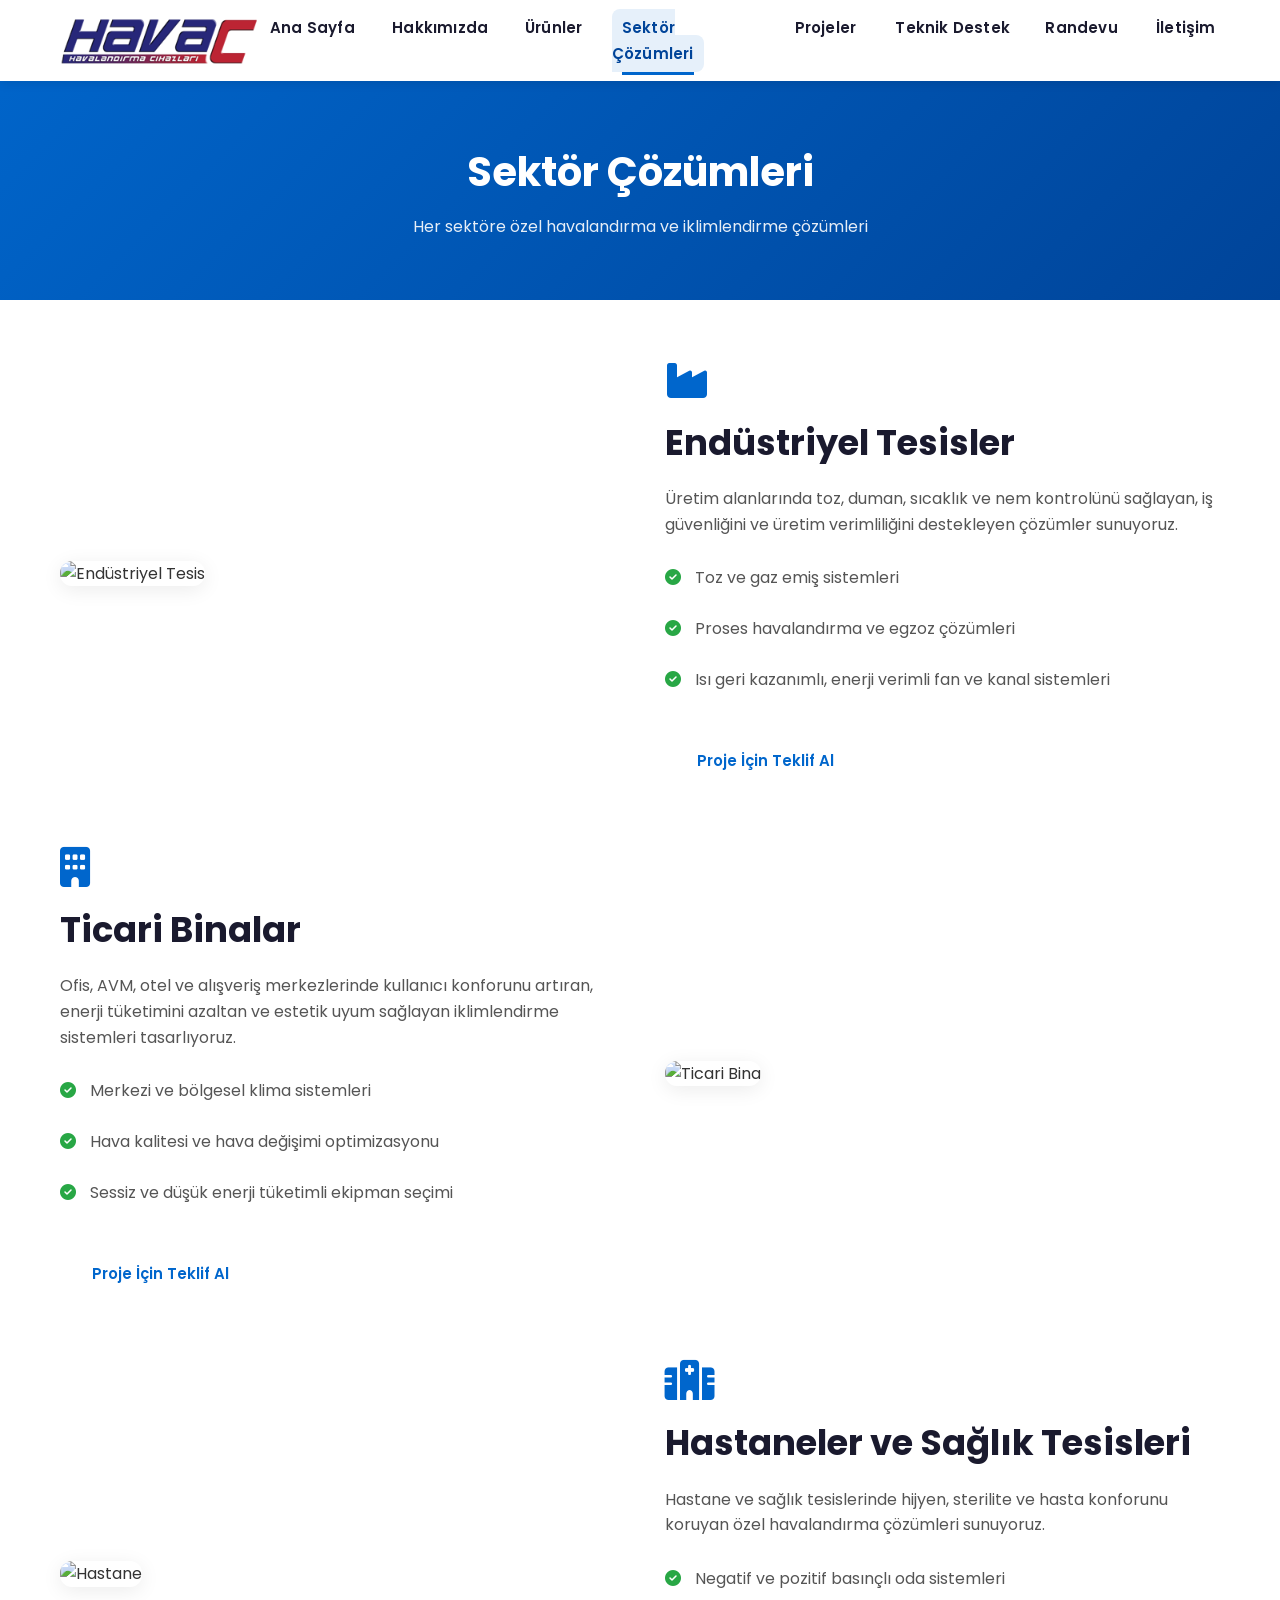
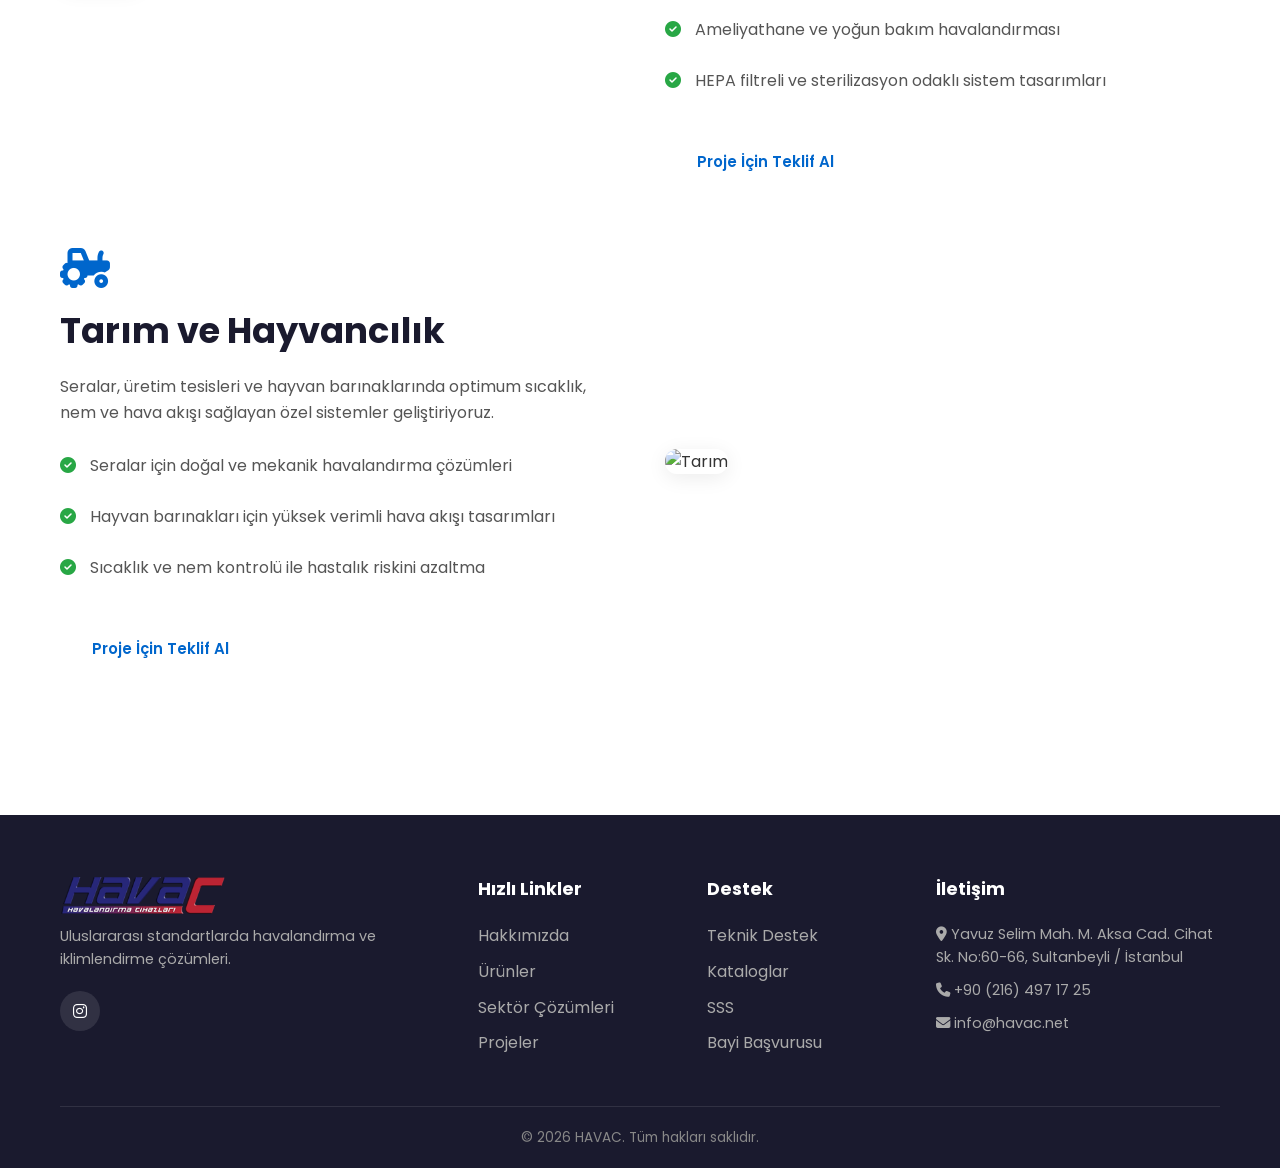
==== commit 391ef367: "son değişim." ====
--- a/cozumler.html
+++ b/cozumler.html
@@ -102,7 +102,7 @@
         <div class="container">
             <div class="footer-grid">
                 <div class="footer-col">
-                    <h3>HAVAC</h3>
+                    <a href="index.html" class="footer-logo" aria-label="HAVAC Ana Sayfa"><img src="assets/img/logo.png" alt="HAVAC Havalandirma Cihazlari logosu"></a>
                     <p>Uluslararası standartlarda havalandırma ve iklimlendirme çözümleri.</p>
                     <div class="social-links">
                         <a href="https://www.instagram.com/dere.works/" aria-label="Instagram"><i class="fab fa-instagram"></i></a>
--- a/style.css
+++ b/style.css
@@ -67,6 +67,18 @@
     width: auto;
 }
 
+.footer-logo {
+    display: inline-flex;
+    align-items: center;
+    margin-bottom: 10px;
+}
+
+.footer-logo img {
+    display: block;
+    height: 40px;
+    width: auto;
+}
+
 .nav-links {
     display: flex;
     list-style: none;
